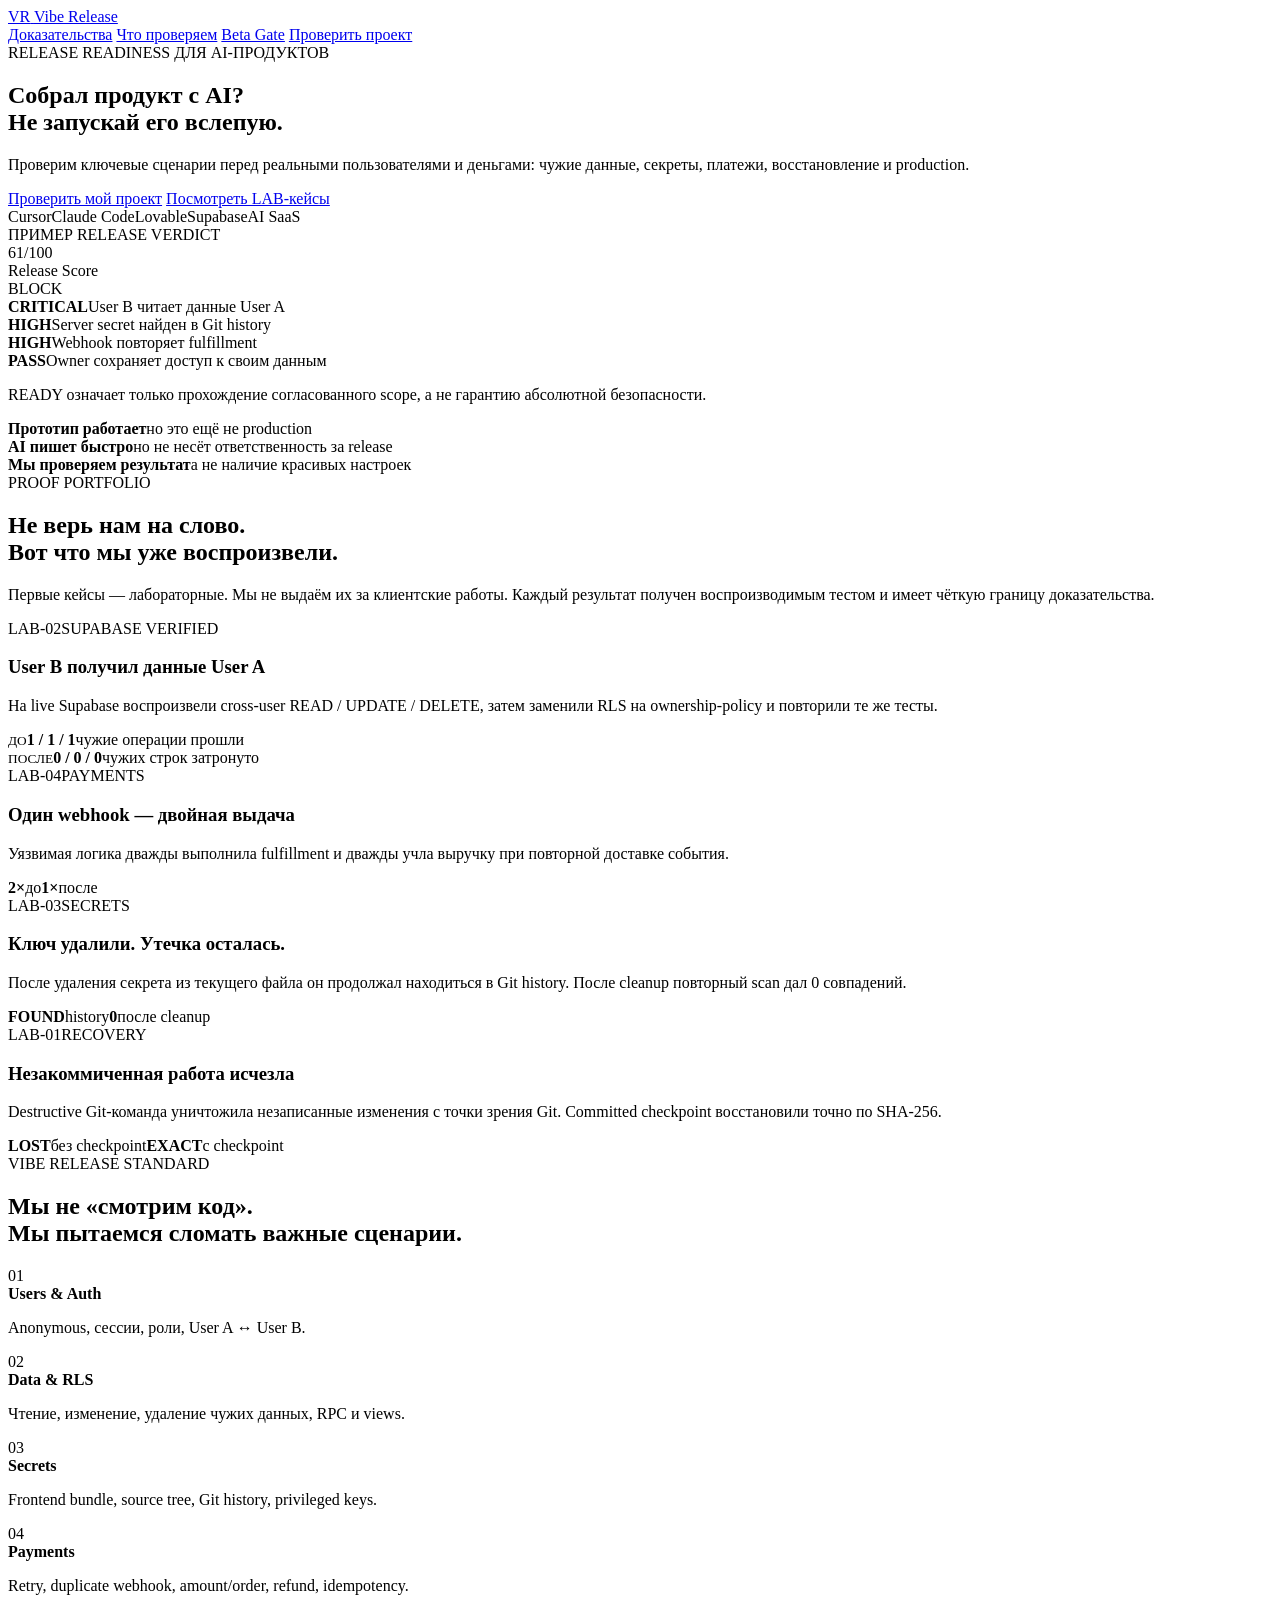
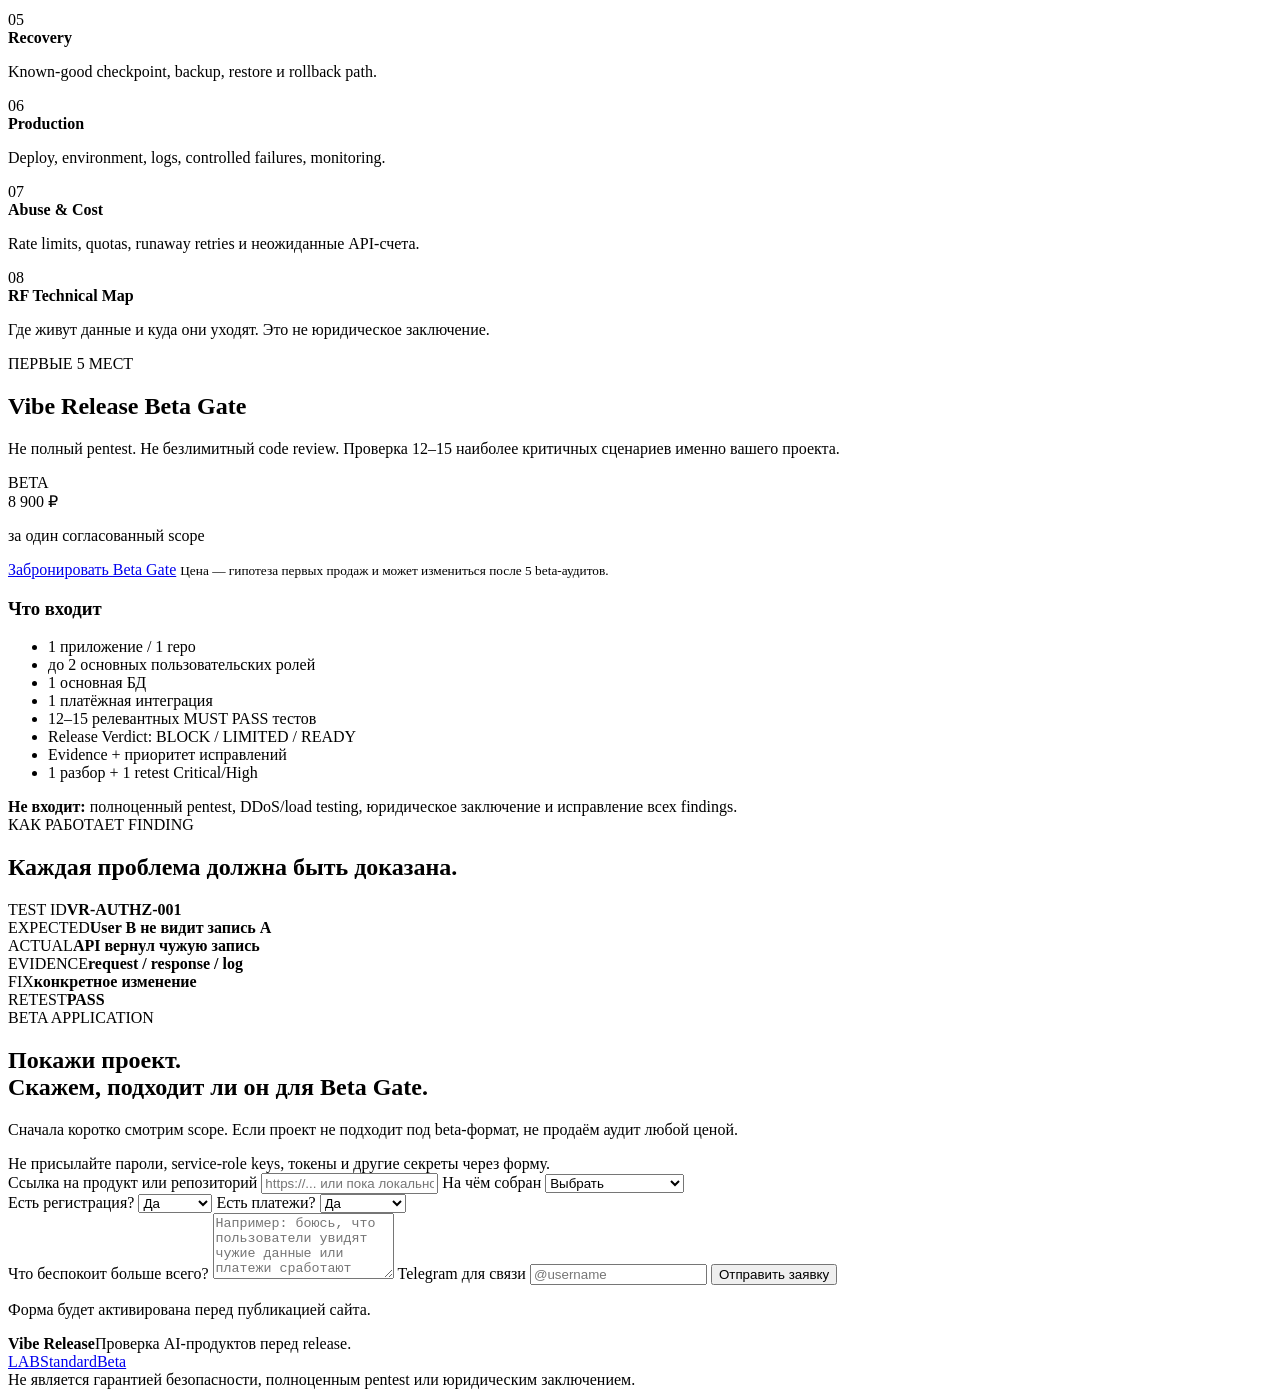
==== index.html @ 4fe71b57 "Create Vibe Release MVP landing page" ====
<!doctype html>
<html lang="ru">
<head>
  <meta charset="utf-8">
  <meta name="viewport" content="width=device-width, initial-scale=1">
  <title>Vibe Release — проверка AI-продукта перед запуском</title>
  <meta name="description" content="Проверяем AI-продукты, собранные с Cursor, Claude Code, Lovable и другими инструментами, перед реальными пользователями и деньгами. Данные, секреты, платежи, recovery и production.">
  <meta name="robots" content="index,follow">
  <link rel="canonical" href="https://viberelease.ru/">
  <link rel="stylesheet" href="assets/styles.css">
  <meta property="og:type" content="website">
  <meta property="og:title" content="Vibe Release — проверь AI-продукт перед запуском">
  <meta property="og:description" content="Не верь, что приложение готово, только потому что оно открывается. Проверим критичные сценарии перед пользователями и платежами.">
  <meta property="og:url" content="https://viberelease.ru/">
  <meta name="theme-color" content="#0b1020">
  <script type="application/ld+json">{
    "@context":"https://schema.org",
    "@type":"Service",
    "name":"Vibe Release Beta Gate",
    "description":"Проверка release-readiness AI-продуктов перед реальными пользователями и платежами.",
    "areaServed":"RU",
    "offers":{"@type":"Offer","priceCurrency":"RUB","price":"8900"}
  }</script>
</head>
<body>
  <header class="topbar">
    <a class="brand" href="#top" aria-label="Vibe Release">
      <span class="brand-mark">VR</span>
      <span>Vibe Release</span>
    </a>
    <nav class="nav" aria-label="Главная навигация">
      <a href="#proof">Доказательства</a>
      <a href="#audit">Что проверяем</a>
      <a href="#price">Beta Gate</a>
      <a class="nav-cta" href="#apply">Проверить проект</a>
    </nav>
  </header>

  <main id="top">
    <section class="hero shell">
      <div class="hero-copy">
        <div class="eyebrow">RELEASE READINESS ДЛЯ AI-ПРОДУКТОВ</div>
        <h1>Собрал продукт с AI?<br><span>Не запускай его вслепую.</span></h1>
        <p class="lead">Проверим ключевые сценарии перед реальными пользователями и деньгами: чужие данные, секреты, платежи, восстановление и production.</p>
        <div class="hero-actions">
          <a class="button primary" href="#apply">Проверить мой проект</a>
          <a class="button ghost" href="#proof">Посмотреть LAB-кейсы</a>
        </div>
        <div class="trustline">
          <span>Cursor</span><span>Claude Code</span><span>Lovable</span><span>Supabase</span><span>AI SaaS</span>
        </div>
      </div>

      <div class="verdict-card" aria-label="Пример Release Verdict">
        <div class="card-kicker">ПРИМЕР RELEASE VERDICT</div>
        <div class="score-row">
          <div>
            <div class="score">61<span>/100</span></div>
            <div class="muted">Release Score</div>
          </div>
          <div class="gate block">BLOCK</div>
        </div>
        <div class="finding critical"><b>CRITICAL</b><span>User B читает данные User A</span></div>
        <div class="finding high"><b>HIGH</b><span>Server secret найден в Git history</span></div>
        <div class="finding high"><b>HIGH</b><span>Webhook повторяет fulfillment</span></div>
        <div class="finding pass"><b>PASS</b><span>Owner сохраняет доступ к своим данным</span></div>
        <p class="tiny">READY означает только прохождение согласованного scope, а не гарантию абсолютной безопасности.</p>
      </div>
    </section>

    <section class="problem-band">
      <div class="shell problem-grid">
        <div><strong>Прототип работает</strong><span>но это ещё не production</span></div>
        <div><strong>AI пишет быстро</strong><span>но не несёт ответственность за release</span></div>
        <div><strong>Мы проверяем результат</strong><span>а не наличие красивых настроек</span></div>
      </div>
    </section>

    <section id="proof" class="section shell">
      <div class="section-head">
        <div class="eyebrow">PROOF PORTFOLIO</div>
        <h2>Не верь нам на слово.<br>Вот что мы уже воспроизвели.</h2>
        <p>Первые кейсы — лабораторные. Мы не выдаём их за клиентские работы. Каждый результат получен воспроизводимым тестом и имеет чёткую границу доказательства.</p>
      </div>

      <div class="lab-grid">
        <article class="lab-card featured">
          <div class="lab-top"><span>LAB-02</span><span class="verified">SUPABASE VERIFIED</span></div>
          <h3>User B получил данные User A</h3>
          <p>На live Supabase воспроизвели cross-user READ / UPDATE / DELETE, затем заменили RLS на ownership-policy и повторили те же тесты.</p>
          <div class="before-after">
            <div><small>ДО</small><b class="bad">1 / 1 / 1</b><span>чужие операции прошли</span></div>
            <div><small>ПОСЛЕ</small><b class="good">0 / 0 / 0</b><span>чужих строк затронуто</span></div>
          </div>
        </article>

        <article class="lab-card">
          <div class="lab-top"><span>LAB-04</span><span>PAYMENTS</span></div>
          <h3>Один webhook — двойная выдача</h3>
          <p>Уязвимая логика дважды выполнила fulfillment и дважды учла выручку при повторной доставке события.</p>
          <div class="metric"><b class="bad">2×</b><span>до</span><b class="good">1×</b><span>после</span></div>
        </article>

        <article class="lab-card">
          <div class="lab-top"><span>LAB-03</span><span>SECRETS</span></div>
          <h3>Ключ удалили. Утечка осталась.</h3>
          <p>После удаления секрета из текущего файла он продолжал находиться в Git history. После cleanup повторный scan дал 0 совпадений.</p>
          <div class="metric"><b class="bad">FOUND</b><span>history</span><b class="good">0</b><span>после cleanup</span></div>
        </article>

        <article class="lab-card">
          <div class="lab-top"><span>LAB-01</span><span>RECOVERY</span></div>
          <h3>Незакоммиченная работа исчезла</h3>
          <p>Destructive Git-команда уничтожила незаписанные изменения с точки зрения Git. Committed checkpoint восстановили точно по SHA-256.</p>
          <div class="metric"><b class="bad">LOST</b><span>без checkpoint</span><b class="good">EXACT</b><span>с checkpoint</span></div>
        </article>
      </div>
    </section>

    <section id="audit" class="section dark-section">
      <div class="shell">
        <div class="section-head narrow">
          <div class="eyebrow">VIBE RELEASE STANDARD</div>
          <h2>Мы не «смотрим код».<br>Мы пытаемся сломать важные сценарии.</h2>
        </div>
        <div class="check-grid">
          <div class="check"><span>01</span><div><b>Users & Auth</b><p>Anonymous, сессии, роли, User A ↔ User B.</p></div></div>
          <div class="check"><span>02</span><div><b>Data & RLS</b><p>Чтение, изменение, удаление чужих данных, RPC и views.</p></div></div>
          <div class="check"><span>03</span><div><b>Secrets</b><p>Frontend bundle, source tree, Git history, privileged keys.</p></div></div>
          <div class="check"><span>04</span><div><b>Payments</b><p>Retry, duplicate webhook, amount/order, refund, idempotency.</p></div></div>
          <div class="check"><span>05</span><div><b>Recovery</b><p>Known-good checkpoint, backup, restore и rollback path.</p></div></div>
          <div class="check"><span>06</span><div><b>Production</b><p>Deploy, environment, logs, controlled failures, monitoring.</p></div></div>
          <div class="check"><span>07</span><div><b>Abuse & Cost</b><p>Rate limits, quotas, runaway retries и неожиданные API-счета.</p></div></div>
          <div class="check"><span>08</span><div><b>RF Technical Map</b><p>Где живут данные и куда они уходят. Это не юридическое заключение.</p></div></div>
        </div>
      </div>
    </section>

    <section id="price" class="section shell pricing-section">
      <div class="section-head narrow">
        <div class="eyebrow">ПЕРВЫЕ 5 МЕСТ</div>
        <h2>Vibe Release Beta Gate</h2>
        <p>Не полный pentest. Не безлимитный code review. Проверка 12–15 наиболее критичных сценариев именно вашего проекта.</p>
      </div>

      <div class="pricing-card">
        <div class="price-side">
          <div class="beta-chip">BETA</div>
          <div class="price">8 900 <span>₽</span></div>
          <p>за один согласованный scope</p>
          <a class="button primary wide" href="#apply">Забронировать Beta Gate</a>
          <small>Цена — гипотеза первых продаж и может измениться после 5 beta-аудитов.</small>
        </div>
        <div class="scope-side">
          <h3>Что входит</h3>
          <ul>
            <li>1 приложение / 1 repo</li>
            <li>до 2 основных пользовательских ролей</li>
            <li>1 основная БД</li>
            <li>1 платёжная интеграция</li>
            <li>12–15 релевантных MUST PASS тестов</li>
            <li>Release Verdict: BLOCK / LIMITED / READY</li>
            <li>Evidence + приоритет исправлений</li>
            <li>1 разбор + 1 retest Critical/High</li>
          </ul>
          <div class="not-included"><b>Не входит:</b> полноценный pentest, DDoS/load testing, юридическое заключение и исправление всех findings.</div>
        </div>
      </div>
    </section>

    <section class="section methodology">
      <div class="shell methodology-grid">
        <div>
          <div class="eyebrow">КАК РАБОТАЕТ FINDING</div>
          <h2>Каждая проблема должна быть доказана.</h2>
        </div>
        <div class="finding-template">
          <div><span>TEST ID</span><b>VR-AUTHZ-001</b></div>
          <div><span>EXPECTED</span><b>User B не видит запись A</b></div>
          <div><span>ACTUAL</span><b class="bad-text">API вернул чужую запись</b></div>
          <div><span>EVIDENCE</span><b>request / response / log</b></div>
          <div><span>FIX</span><b>конкретное изменение</b></div>
          <div><span>RETEST</span><b class="good-text">PASS</b></div>
        </div>
      </div>
    </section>

    <section id="apply" class="section apply-section">
      <div class="shell apply-grid">
        <div>
          <div class="eyebrow">BETA APPLICATION</div>
          <h2>Покажи проект.<br>Скажем, подходит ли он для Beta Gate.</h2>
          <p>Сначала коротко смотрим scope. Если проект не подходит под beta-формат, не продаём аудит любой ценой.</p>
          <div class="privacy-note">Не присылайте пароли, service-role keys, токены и другие секреты через форму.</div>
        </div>

        <form id="lead-form" class="lead-form" novalidate>
          <label>Ссылка на продукт или репозиторий
            <input name="project" type="text" placeholder="https://... или пока локально" required>
          </label>
          <label>На чём собран
            <select name="stack" required>
              <option value="">Выбрать</option>
              <option>Cursor</option>
              <option>Claude Code</option>
              <option>Lovable</option>
              <option>Replit</option>
              <option>Другое / несколько</option>
            </select>
          </label>
          <div class="two-cols">
            <label>Есть регистрация?
              <select name="auth"><option>Да</option><option>Нет</option><option>Не знаю</option></select>
            </label>
            <label>Есть платежи?
              <select name="payments"><option>Да</option><option>Нет</option><option>Планирую</option></select>
            </label>
          </div>
          <label>Что беспокоит больше всего?
            <textarea name="pain" rows="4" placeholder="Например: боюсь, что пользователи увидят чужие данные или платежи сработают дважды" required></textarea>
          </label>
          <label>Telegram для связи
            <input name="contact" type="text" placeholder="@username" required>
          </label>
          <button class="button primary wide" type="submit">Отправить заявку</button>
          <p id="form-status" class="form-status" role="status" aria-live="polite">Форма будет активирована перед публикацией сайта.</p>
        </form>
      </div>
    </section>
  </main>

  <footer class="footer">
    <div class="shell footer-inner">
      <div><b>Vibe Release</b><span>Проверка AI-продуктов перед release.</span></div>
      <div class="footer-links"><a href="#proof">LAB</a><a href="#audit">Standard</a><a href="#apply">Beta</a></div>
      <div class="tiny">Не является гарантией безопасности, полноценным pentest или юридическим заключением.</div>
    </div>
  </footer>

  <script src="assets/app.js" defer></script>
</body>
</html>
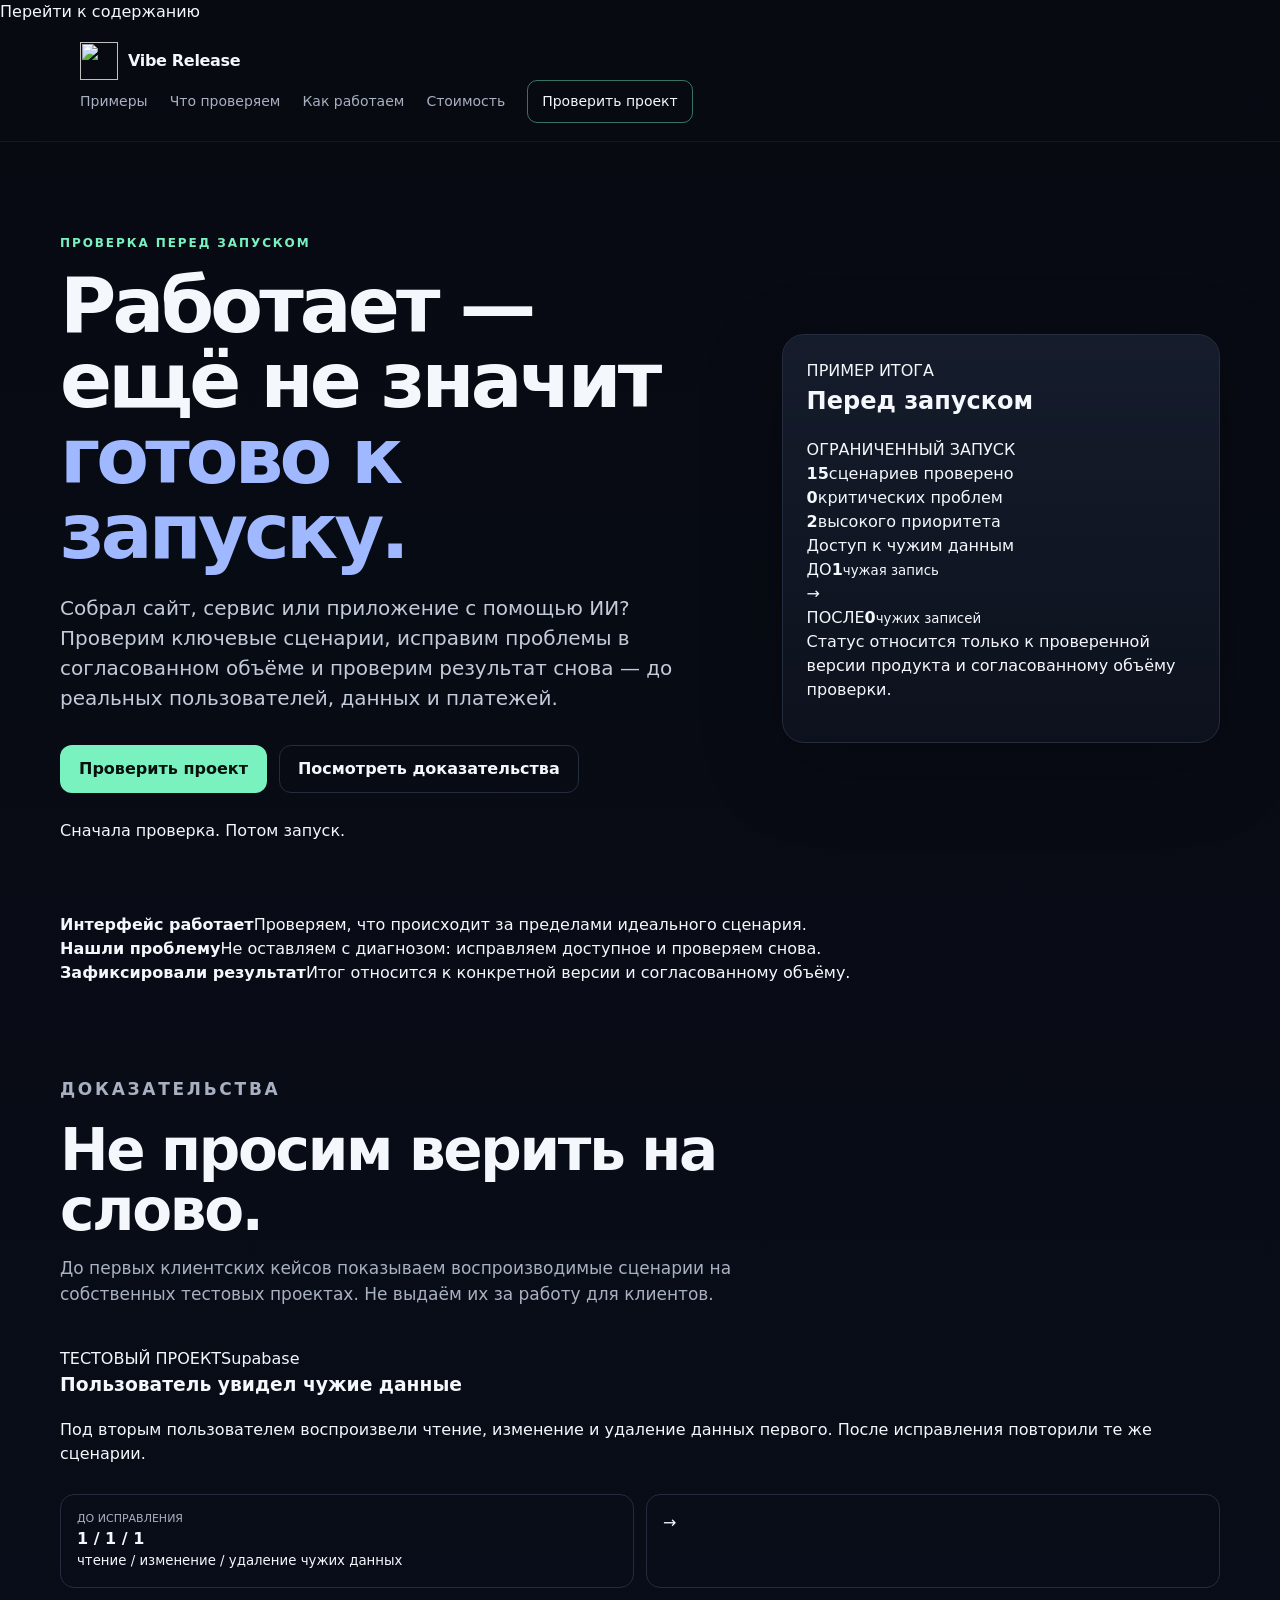
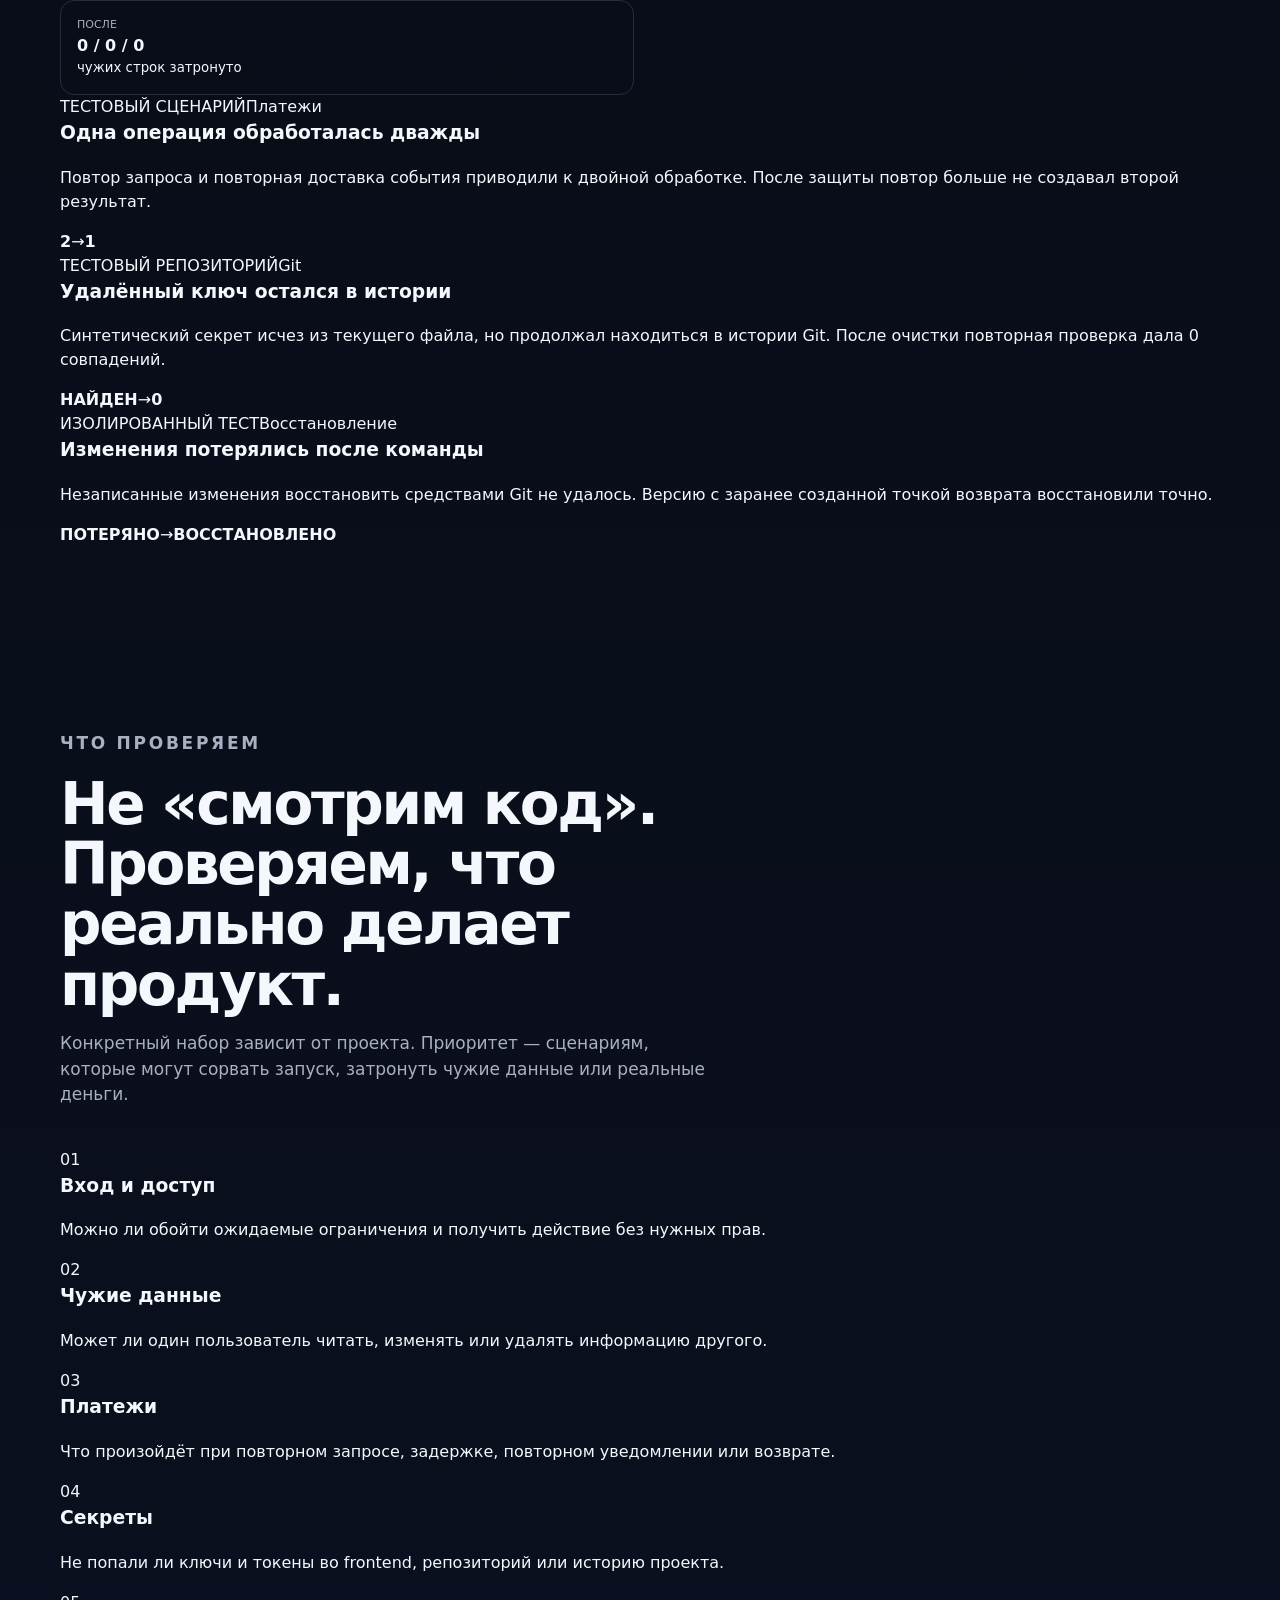
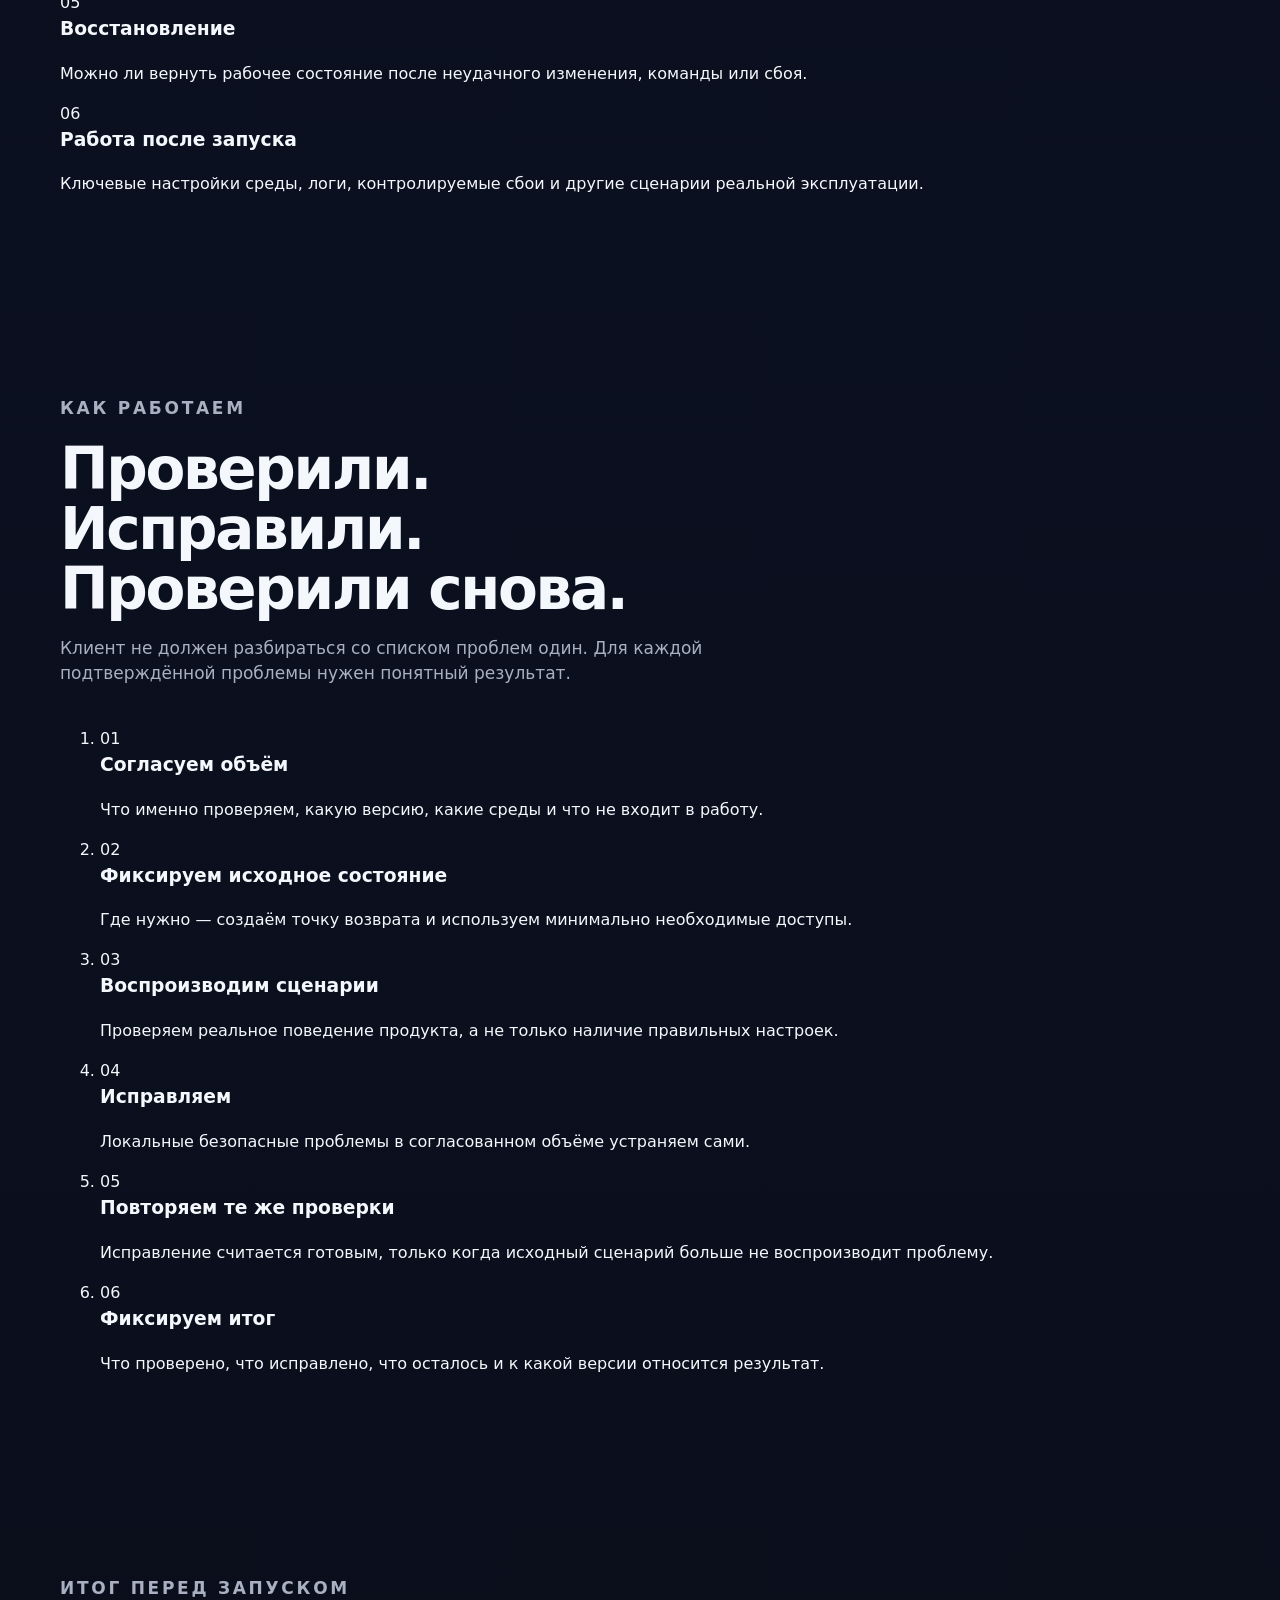
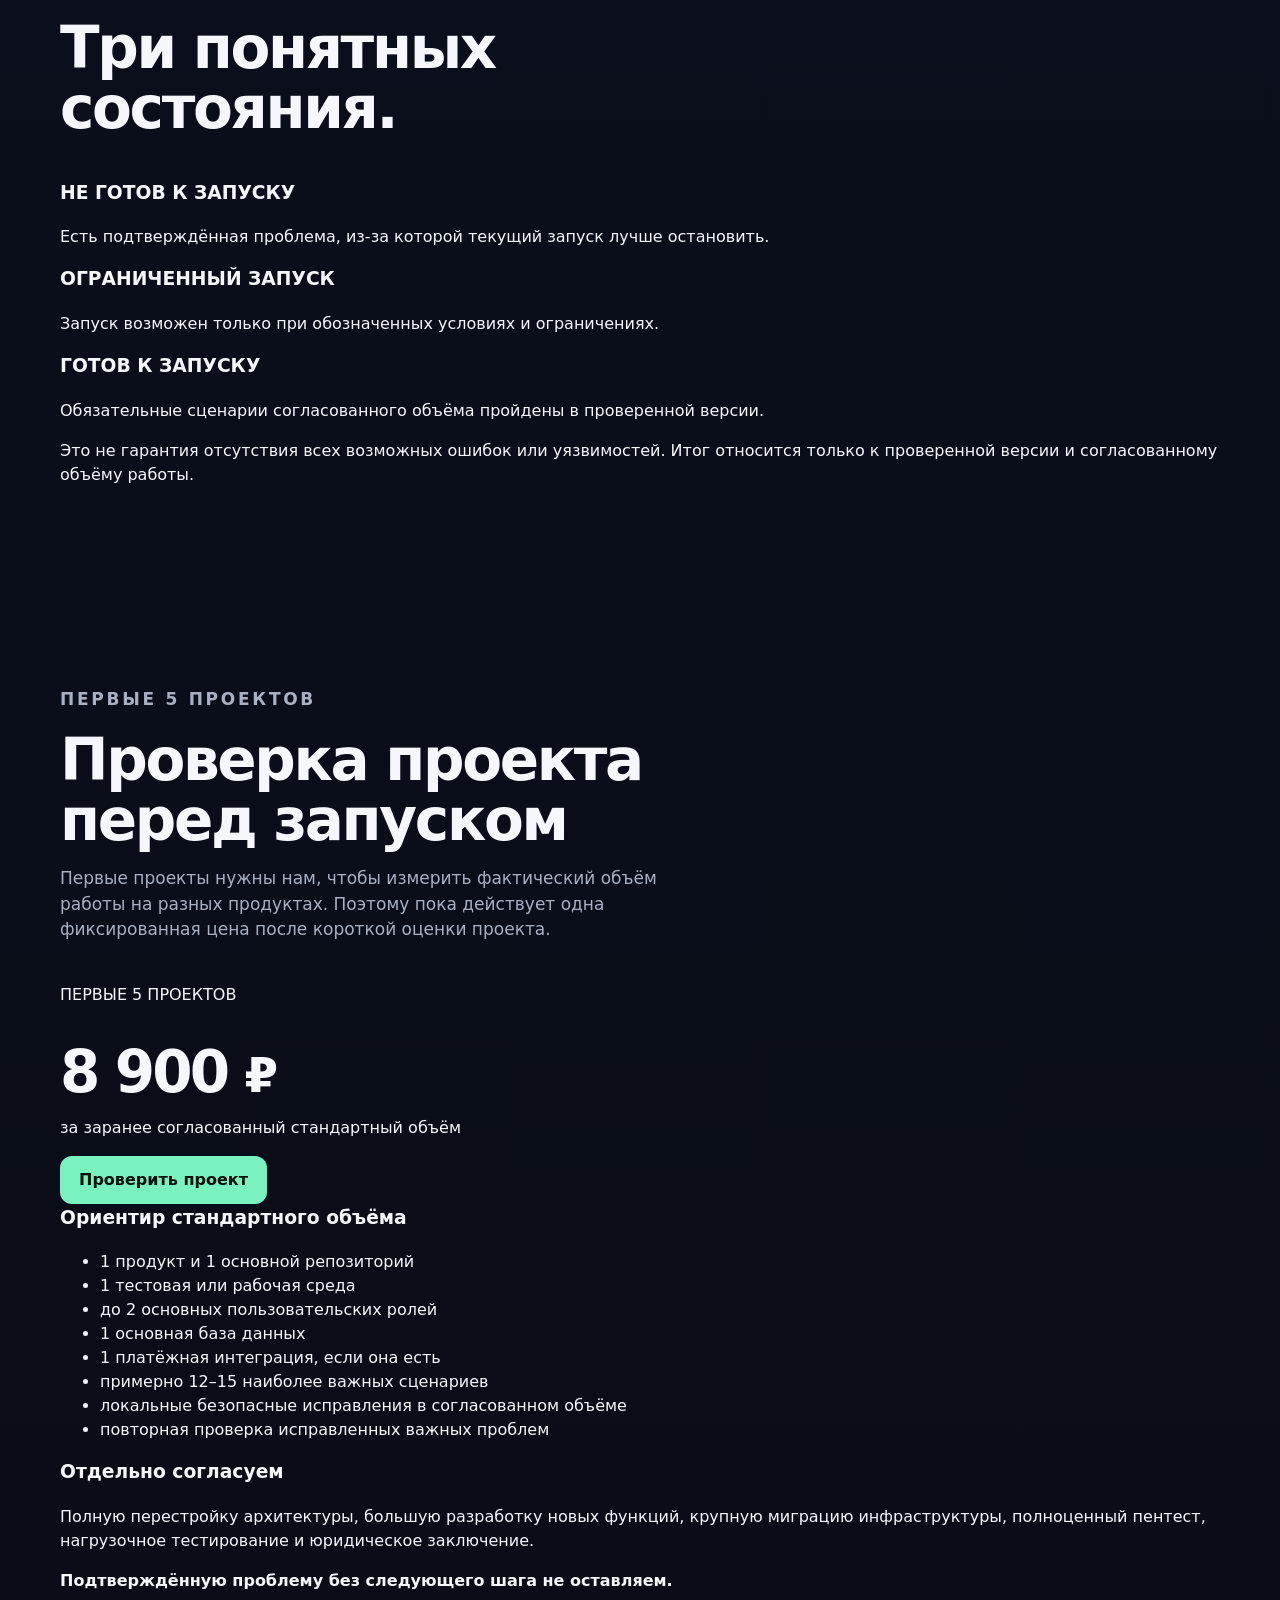
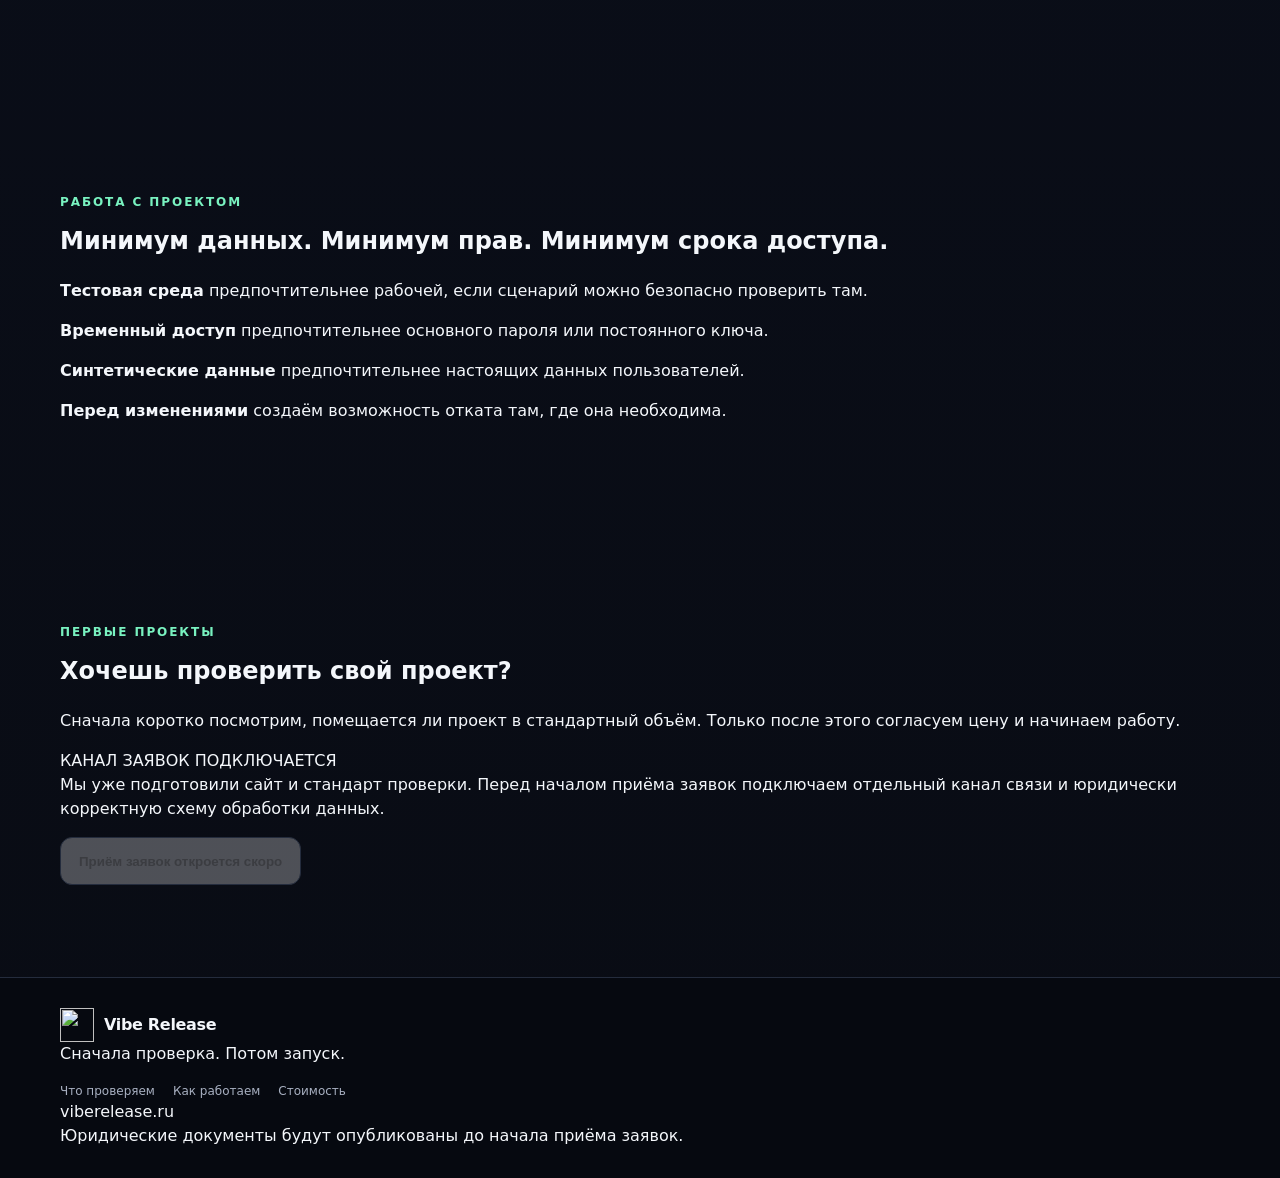
==== commit d6eb70b9: "site: apply Vibe Release brandbook v1 to landing page" ====
--- a/index.html
+++ b/index.html
@@ -3,240 +3,282 @@
 <head>
   <meta charset="utf-8">
   <meta name="viewport" content="width=device-width, initial-scale=1">
-  <title>Vibe Release — проверка AI-продукта перед запуском</title>
-  <meta name="description" content="Проверяем AI-продукты, собранные с Cursor, Claude Code, Lovable и другими инструментами, перед реальными пользователями и деньгами. Данные, секреты, платежи, recovery и production.">
+  <title>Vibe Release — проверка продукта перед запуском</title>
+  <meta name="description" content="Проверяем ключевые сценарии цифрового продукта перед реальными пользователями, данными и платежами. Находим, исправляем и проверяем снова.">
   <meta name="robots" content="index,follow">
   <link rel="canonical" href="https://viberelease.ru/">
-  <link rel="stylesheet" href="assets/styles.css">
+  <link rel="icon" href="/assets/favicon.svg" type="image/svg+xml">
+  <link rel="stylesheet" href="/assets/styles.css">
+  <meta name="theme-color" content="#08111F">
   <meta property="og:type" content="website">
-  <meta property="og:title" content="Vibe Release — проверь AI-продукт перед запуском">
-  <meta property="og:description" content="Не верь, что приложение готово, только потому что оно открывается. Проверим критичные сценарии перед пользователями и платежами.">
+  <meta property="og:locale" content="ru_RU">
+  <meta property="og:title" content="Vibe Release — сначала проверка, потом запуск">
+  <meta property="og:description" content="Работает — ещё не значит готово к запуску. Проверим ключевые сценарии, исправим проблемы в согласованном объёме и проверим результат снова.">
   <meta property="og:url" content="https://viberelease.ru/">
-  <meta name="theme-color" content="#0b1020">
-  <script type="application/ld+json">{
-    "@context":"https://schema.org",
-    "@type":"Service",
-    "name":"Vibe Release Beta Gate",
-    "description":"Проверка release-readiness AI-продуктов перед реальными пользователями и платежами.",
-    "areaServed":"RU",
-    "offers":{"@type":"Offer","priceCurrency":"RUB","price":"8900"}
-  }</script>
+  <script type="application/ld+json">
+  {
+    "@context": "https://schema.org",
+    "@type": "Service",
+    "name": "Проверка проекта перед запуском",
+    "provider": {"@type": "Organization", "name": "Vibe Release", "url": "https://viberelease.ru/"},
+    "description": "Проверка ключевых сценариев цифрового продукта перед реальными пользователями, данными и платежами с исправлением локальных проблем в согласованном объёме и повторной проверкой.",
+    "areaServed": "RU",
+    "offers": {"@type": "Offer", "priceCurrency": "RUB", "price": "8900", "description": "Цена первых пяти проектов после согласования объёма."}
+  }
+  </script>
 </head>
 <body>
+  <a class="skip-link" href="#main">Перейти к содержанию</a>
+
   <header class="topbar">
-    <a class="brand" href="#top" aria-label="Vibe Release">
-      <span class="brand-mark">VR</span>
-      <span>Vibe Release</span>
-    </a>
-    <nav class="nav" aria-label="Главная навигация">
-      <a href="#proof">Доказательства</a>
-      <a href="#audit">Что проверяем</a>
-      <a href="#price">Beta Gate</a>
-      <a class="nav-cta" href="#apply">Проверить проект</a>
-    </nav>
+    <div class="shell topbar-inner">
+      <a class="brand" href="#top" aria-label="Vibe Release — на главную">
+        <img src="/assets/logo.svg" width="38" height="38" alt="" aria-hidden="true">
+        <span>Vibe Release</span>
+      </a>
+      <nav class="nav" aria-label="Главная навигация">
+        <a href="#proof">Примеры</a>
+        <a href="#checks">Что проверяем</a>
+        <a href="#process">Как работаем</a>
+        <a href="#price">Стоимость</a>
+        <a class="nav-cta" href="#start">Проверить проект</a>
+      </nav>
+    </div>
   </header>
 
-  <main id="top">
-    <section class="hero shell">
+  <main id="main">
+    <section class="hero shell" id="top">
       <div class="hero-copy">
-        <div class="eyebrow">RELEASE READINESS ДЛЯ AI-ПРОДУКТОВ</div>
-        <h1>Собрал продукт с AI?<br><span>Не запускай его вслепую.</span></h1>
-        <p class="lead">Проверим ключевые сценарии перед реальными пользователями и деньгами: чужие данные, секреты, платежи, восстановление и production.</p>
+        <p class="eyebrow">ПРОВЕРКА ПЕРЕД ЗАПУСКОМ</p>
+        <h1>Работает — ещё не значит <span>готово к запуску.</span></h1>
+        <p class="lead">Собрал сайт, сервис или приложение с помощью ИИ? Проверим ключевые сценарии, исправим проблемы в согласованном объёме и проверим результат снова — до реальных пользователей, данных и платежей.</p>
         <div class="hero-actions">
-          <a class="button primary" href="#apply">Проверить мой проект</a>
-          <a class="button ghost" href="#proof">Посмотреть LAB-кейсы</a>
-        </div>
-        <div class="trustline">
-          <span>Cursor</span><span>Claude Code</span><span>Lovable</span><span>Supabase</span><span>AI SaaS</span>
-        </div>
-      </div>
-
-      <div class="verdict-card" aria-label="Пример Release Verdict">
-        <div class="card-kicker">ПРИМЕР RELEASE VERDICT</div>
-        <div class="score-row">
+          <a class="button primary" href="#start">Проверить проект</a>
+          <a class="button secondary" href="#proof">Посмотреть доказательства</a>
+        </div>
+        <div class="hero-note">
+          <span class="dot dot-blue"></span>
+          <span>Сначала проверка. Потом запуск.</span>
+        </div>
+      </div>
+
+      <aside class="verdict-card" aria-label="Пример итога проверки">
+        <div class="card-head">
           <div>
-            <div class="score">61<span>/100</span></div>
-            <div class="muted">Release Score</div>
-          </div>
-          <div class="gate block">BLOCK</div>
-        </div>
-        <div class="finding critical"><b>CRITICAL</b><span>User B читает данные User A</span></div>
-        <div class="finding high"><b>HIGH</b><span>Server secret найден в Git history</span></div>
-        <div class="finding high"><b>HIGH</b><span>Webhook повторяет fulfillment</span></div>
-        <div class="finding pass"><b>PASS</b><span>Owner сохраняет доступ к своим данным</span></div>
-        <p class="tiny">READY означает только прохождение согласованного scope, а не гарантию абсолютной безопасности.</p>
-      </div>
-    </section>
-
-    <section class="problem-band">
-      <div class="shell problem-grid">
-        <div><strong>Прототип работает</strong><span>но это ещё не production</span></div>
-        <div><strong>AI пишет быстро</strong><span>но не несёт ответственность за release</span></div>
-        <div><strong>Мы проверяем результат</strong><span>а не наличие красивых настроек</span></div>
-      </div>
-    </section>
-
-    <section id="proof" class="section shell">
-      <div class="section-head">
-        <div class="eyebrow">PROOF PORTFOLIO</div>
-        <h2>Не верь нам на слово.<br>Вот что мы уже воспроизвели.</h2>
-        <p>Первые кейсы — лабораторные. Мы не выдаём их за клиентские работы. Каждый результат получен воспроизводимым тестом и имеет чёткую границу доказательства.</p>
-      </div>
-
-      <div class="lab-grid">
-        <article class="lab-card featured">
-          <div class="lab-top"><span>LAB-02</span><span class="verified">SUPABASE VERIFIED</span></div>
-          <h3>User B получил данные User A</h3>
-          <p>На live Supabase воспроизвели cross-user READ / UPDATE / DELETE, затем заменили RLS на ownership-policy и повторили те же тесты.</p>
+            <span class="card-label">ПРИМЕР ИТОГА</span>
+            <h2>Перед запуском</h2>
+          </div>
+          <span class="status status-limited">ОГРАНИЧЕННЫЙ ЗАПУСК</span>
+        </div>
+        <div class="summary-grid">
+          <div><strong>15</strong><span>сценариев проверено</span></div>
+          <div><strong>0</strong><span>критических проблем</span></div>
+          <div><strong>2</strong><span>высокого приоритета</span></div>
+        </div>
+        <div class="proof-mini">
+          <div class="proof-mini-title">Доступ к чужим данным</div>
+          <div class="proof-mini-grid">
+            <div><span>ДО</span><strong class="danger">1</strong><small>чужая запись</small></div>
+            <div class="arrow" aria-hidden="true">→</div>
+            <div><span>ПОСЛЕ</span><strong class="success">0</strong><small>чужих записей</small></div>
+          </div>
+        </div>
+        <p class="fineprint">Статус относится только к проверенной версии продукта и согласованному объёму проверки.</p>
+      </aside>
+    </section>
+
+    <section class="signal-band" aria-label="Принципы Vibe Release">
+      <div class="shell signal-grid">
+        <div><b>Интерфейс работает</b><span>Проверяем, что происходит за пределами идеального сценария.</span></div>
+        <div><b>Нашли проблему</b><span>Не оставляем с диагнозом: исправляем доступное и проверяем снова.</span></div>
+        <div><b>Зафиксировали результат</b><span>Итог относится к конкретной версии и согласованному объёму.</span></div>
+      </div>
+    </section>
+
+    <section class="section shell" id="proof">
+      <header class="section-head">
+        <p class="eyebrow">ДОКАЗАТЕЛЬСТВА</p>
+        <h2>Не просим верить на слово.</h2>
+        <p>До первых клиентских кейсов показываем воспроизводимые сценарии на собственных тестовых проектах. Не выдаём их за работу для клиентов.</p>
+      </header>
+
+      <div class="proof-grid">
+        <article class="proof-card proof-card-wide">
+          <div class="proof-meta"><span>ТЕСТОВЫЙ ПРОЕКТ</span><span>Supabase</span></div>
+          <h3>Пользователь увидел чужие данные</h3>
+          <p>Под вторым пользователем воспроизвели чтение, изменение и удаление данных первого. После исправления повторили те же сценарии.</p>
           <div class="before-after">
-            <div><small>ДО</small><b class="bad">1 / 1 / 1</b><span>чужие операции прошли</span></div>
-            <div><small>ПОСЛЕ</small><b class="good">0 / 0 / 0</b><span>чужих строк затронуто</span></div>
-          </div>
-        </article>
-
-        <article class="lab-card">
-          <div class="lab-top"><span>LAB-04</span><span>PAYMENTS</span></div>
-          <h3>Один webhook — двойная выдача</h3>
-          <p>Уязвимая логика дважды выполнила fulfillment и дважды учла выручку при повторной доставке события.</p>
-          <div class="metric"><b class="bad">2×</b><span>до</span><b class="good">1×</b><span>после</span></div>
-        </article>
-
-        <article class="lab-card">
-          <div class="lab-top"><span>LAB-03</span><span>SECRETS</span></div>
-          <h3>Ключ удалили. Утечка осталась.</h3>
-          <p>После удаления секрета из текущего файла он продолжал находиться в Git history. После cleanup повторный scan дал 0 совпадений.</p>
-          <div class="metric"><b class="bad">FOUND</b><span>history</span><b class="good">0</b><span>после cleanup</span></div>
-        </article>
-
-        <article class="lab-card">
-          <div class="lab-top"><span>LAB-01</span><span>RECOVERY</span></div>
-          <h3>Незакоммиченная работа исчезла</h3>
-          <p>Destructive Git-команда уничтожила незаписанные изменения с точки зрения Git. Committed checkpoint восстановили точно по SHA-256.</p>
-          <div class="metric"><b class="bad">LOST</b><span>без checkpoint</span><b class="good">EXACT</b><span>с checkpoint</span></div>
-        </article>
-      </div>
-    </section>
-
-    <section id="audit" class="section dark-section">
+            <div class="result-box result-before">
+              <span>ДО ИСПРАВЛЕНИЯ</span>
+              <strong>1 / 1 / 1</strong>
+              <small>чтение / изменение / удаление чужих данных</small>
+            </div>
+            <div class="result-arrow" aria-hidden="true">→</div>
+            <div class="result-box result-after">
+              <span>ПОСЛЕ</span>
+              <strong>0 / 0 / 0</strong>
+              <small>чужих строк затронуто</small>
+            </div>
+          </div>
+        </article>
+
+        <article class="proof-card">
+          <div class="proof-meta"><span>ТЕСТОВЫЙ СЦЕНАРИЙ</span><span>Платежи</span></div>
+          <h3>Одна операция обработалась дважды</h3>
+          <p>Повтор запроса и повторная доставка события приводили к двойной обработке. После защиты повтор больше не создавал второй результат.</p>
+          <div class="compact-result"><b class="danger">2</b><span>→</span><b class="success">1</b></div>
+        </article>
+
+        <article class="proof-card">
+          <div class="proof-meta"><span>ТЕСТОВЫЙ РЕПОЗИТОРИЙ</span><span>Git</span></div>
+          <h3>Удалённый ключ остался в истории</h3>
+          <p>Синтетический секрет исчез из текущего файла, но продолжал находиться в истории Git. После очистки повторная проверка дала 0 совпадений.</p>
+          <div class="compact-result text-result"><b class="danger">НАЙДЕН</b><span>→</span><b class="success">0</b></div>
+        </article>
+
+        <article class="proof-card">
+          <div class="proof-meta"><span>ИЗОЛИРОВАННЫЙ ТЕСТ</span><span>Восстановление</span></div>
+          <h3>Изменения потерялись после команды</h3>
+          <p>Незаписанные изменения восстановить средствами Git не удалось. Версию с заранее созданной точкой возврата восстановили точно.</p>
+          <div class="compact-result text-result"><b class="danger">ПОТЕРЯНО</b><span>→</span><b class="success">ВОССТАНОВЛЕНО</b></div>
+        </article>
+      </div>
+    </section>
+
+    <section class="section section-dark" id="checks">
       <div class="shell">
-        <div class="section-head narrow">
-          <div class="eyebrow">VIBE RELEASE STANDARD</div>
-          <h2>Мы не «смотрим код».<br>Мы пытаемся сломать важные сценарии.</h2>
-        </div>
-        <div class="check-grid">
-          <div class="check"><span>01</span><div><b>Users & Auth</b><p>Anonymous, сессии, роли, User A ↔ User B.</p></div></div>
-          <div class="check"><span>02</span><div><b>Data & RLS</b><p>Чтение, изменение, удаление чужих данных, RPC и views.</p></div></div>
-          <div class="check"><span>03</span><div><b>Secrets</b><p>Frontend bundle, source tree, Git history, privileged keys.</p></div></div>
-          <div class="check"><span>04</span><div><b>Payments</b><p>Retry, duplicate webhook, amount/order, refund, idempotency.</p></div></div>
-          <div class="check"><span>05</span><div><b>Recovery</b><p>Known-good checkpoint, backup, restore и rollback path.</p></div></div>
-          <div class="check"><span>06</span><div><b>Production</b><p>Deploy, environment, logs, controlled failures, monitoring.</p></div></div>
-          <div class="check"><span>07</span><div><b>Abuse & Cost</b><p>Rate limits, quotas, runaway retries и неожиданные API-счета.</p></div></div>
-          <div class="check"><span>08</span><div><b>RF Technical Map</b><p>Где живут данные и куда они уходят. Это не юридическое заключение.</p></div></div>
-        </div>
-      </div>
-    </section>
-
-    <section id="price" class="section shell pricing-section">
-      <div class="section-head narrow">
-        <div class="eyebrow">ПЕРВЫЕ 5 МЕСТ</div>
-        <h2>Vibe Release Beta Gate</h2>
-        <p>Не полный pentest. Не безлимитный code review. Проверка 12–15 наиболее критичных сценариев именно вашего проекта.</p>
-      </div>
-
-      <div class="pricing-card">
-        <div class="price-side">
-          <div class="beta-chip">BETA</div>
-          <div class="price">8 900 <span>₽</span></div>
-          <p>за один согласованный scope</p>
-          <a class="button primary wide" href="#apply">Забронировать Beta Gate</a>
-          <small>Цена — гипотеза первых продаж и может измениться после 5 beta-аудитов.</small>
-        </div>
-        <div class="scope-side">
-          <h3>Что входит</h3>
-          <ul>
-            <li>1 приложение / 1 repo</li>
-            <li>до 2 основных пользовательских ролей</li>
-            <li>1 основная БД</li>
-            <li>1 платёжная интеграция</li>
-            <li>12–15 релевантных MUST PASS тестов</li>
-            <li>Release Verdict: BLOCK / LIMITED / READY</li>
-            <li>Evidence + приоритет исправлений</li>
-            <li>1 разбор + 1 retest Critical/High</li>
-          </ul>
-          <div class="not-included"><b>Не входит:</b> полноценный pentest, DDoS/load testing, юридическое заключение и исправление всех findings.</div>
-        </div>
-      </div>
-    </section>
-
-    <section class="section methodology">
-      <div class="shell methodology-grid">
+        <header class="section-head narrow">
+          <p class="eyebrow">ЧТО ПРОВЕРЯЕМ</p>
+          <h2>Не «смотрим код». Проверяем, что реально делает продукт.</h2>
+          <p>Конкретный набор зависит от проекта. Приоритет — сценариям, которые могут сорвать запуск, затронуть чужие данные или реальные деньги.</p>
+        </header>
+
+        <div class="checks-grid">
+          <article class="check-card"><span>01</span><h3>Вход и доступ</h3><p>Можно ли обойти ожидаемые ограничения и получить действие без нужных прав.</p></article>
+          <article class="check-card"><span>02</span><h3>Чужие данные</h3><p>Может ли один пользователь читать, изменять или удалять информацию другого.</p></article>
+          <article class="check-card"><span>03</span><h3>Платежи</h3><p>Что произойдёт при повторном запросе, задержке, повторном уведомлении или возврате.</p></article>
+          <article class="check-card"><span>04</span><h3>Секреты</h3><p>Не попали ли ключи и токены во frontend, репозиторий или историю проекта.</p></article>
+          <article class="check-card"><span>05</span><h3>Восстановление</h3><p>Можно ли вернуть рабочее состояние после неудачного изменения, команды или сбоя.</p></article>
+          <article class="check-card"><span>06</span><h3>Работа после запуска</h3><p>Ключевые настройки среды, логи, контролируемые сбои и другие сценарии реальной эксплуатации.</p></article>
+        </div>
+      </div>
+    </section>
+
+    <section class="section shell" id="process">
+      <header class="section-head narrow">
+        <p class="eyebrow">КАК РАБОТАЕМ</p>
+        <h2>Проверили. Исправили. Проверили снова.</h2>
+        <p>Клиент не должен разбираться со списком проблем один. Для каждой подтверждённой проблемы нужен понятный результат.</p>
+      </header>
+
+      <ol class="process-list">
+        <li><span>01</span><div><h3>Согласуем объём</h3><p>Что именно проверяем, какую версию, какие среды и что не входит в работу.</p></div></li>
+        <li><span>02</span><div><h3>Фиксируем исходное состояние</h3><p>Где нужно — создаём точку возврата и используем минимально необходимые доступы.</p></div></li>
+        <li><span>03</span><div><h3>Воспроизводим сценарии</h3><p>Проверяем реальное поведение продукта, а не только наличие правильных настроек.</p></div></li>
+        <li><span>04</span><div><h3>Исправляем</h3><p>Локальные безопасные проблемы в согласованном объёме устраняем сами.</p></div></li>
+        <li><span>05</span><div><h3>Повторяем те же проверки</h3><p>Исправление считается готовым, только когда исходный сценарий больше не воспроизводит проблему.</p></div></li>
+        <li><span>06</span><div><h3>Фиксируем итог</h3><p>Что проверено, что исправлено, что осталось и к какой версии относится результат.</p></div></li>
+      </ol>
+    </section>
+
+    <section class="section status-section">
+      <div class="shell">
+        <header class="section-head narrow">
+          <p class="eyebrow">ИТОГ ПЕРЕД ЗАПУСКОМ</p>
+          <h2>Три понятных состояния.</h2>
+        </header>
+        <div class="status-grid">
+          <article class="status-card status-card-red"><span class="status-dot"></span><h3>НЕ ГОТОВ К ЗАПУСКУ</h3><p>Есть подтверждённая проблема, из-за которой текущий запуск лучше остановить.</p></article>
+          <article class="status-card status-card-yellow"><span class="status-dot"></span><h3>ОГРАНИЧЕННЫЙ ЗАПУСК</h3><p>Запуск возможен только при обозначенных условиях и ограничениях.</p></article>
+          <article class="status-card status-card-green"><span class="status-dot"></span><h3>ГОТОВ К ЗАПУСКУ</h3><p>Обязательные сценарии согласованного объёма пройдены в проверенной версии.</p></article>
+        </div>
+        <p class="status-note">Это не гарантия отсутствия всех возможных ошибок или уязвимостей. Итог относится только к проверенной версии и согласованному объёму работы.</p>
+      </div>
+    </section>
+
+    <section class="section shell" id="price">
+      <header class="section-head narrow">
+        <p class="eyebrow">ПЕРВЫЕ 5 ПРОЕКТОВ</p>
+        <h2>Проверка проекта перед запуском</h2>
+        <p>Первые проекты нужны нам, чтобы измерить фактический объём работы на разных продуктах. Поэтому пока действует одна фиксированная цена после короткой оценки проекта.</p>
+      </header>
+
+      <div class="price-card">
+        <div class="price-main">
+          <span class="beta-label">ПЕРВЫЕ 5 ПРОЕКТОВ</span>
+          <div class="price">8 900 <small>₽</small></div>
+          <p>за заранее согласованный стандартный объём</p>
+          <a class="button primary button-wide" href="#start">Проверить проект</a>
+        </div>
+        <div class="price-details">
+          <div>
+            <h3>Ориентир стандартного объёма</h3>
+            <ul>
+              <li>1 продукт и 1 основной репозиторий</li>
+              <li>1 тестовая или рабочая среда</li>
+              <li>до 2 основных пользовательских ролей</li>
+              <li>1 основная база данных</li>
+              <li>1 платёжная интеграция, если она есть</li>
+              <li>примерно 12–15 наиболее важных сценариев</li>
+              <li>локальные безопасные исправления в согласованном объёме</li>
+              <li>повторная проверка исправленных важных проблем</li>
+            </ul>
+          </div>
+          <div class="separate-work">
+            <h3>Отдельно согласуем</h3>
+            <p>Полную перестройку архитектуры, большую разработку новых функций, крупную миграцию инфраструктуры, полноценный пентест, нагрузочное тестирование и юридическое заключение.</p>
+            <p><b>Подтверждённую проблему без следующего шага не оставляем.</b></p>
+          </div>
+        </div>
+      </div>
+    </section>
+
+    <section class="section safety-section">
+      <div class="shell safety-grid">
         <div>
-          <div class="eyebrow">КАК РАБОТАЕТ FINDING</div>
-          <h2>Каждая проблема должна быть доказана.</h2>
-        </div>
-        <div class="finding-template">
-          <div><span>TEST ID</span><b>VR-AUTHZ-001</b></div>
-          <div><span>EXPECTED</span><b>User B не видит запись A</b></div>
-          <div><span>ACTUAL</span><b class="bad-text">API вернул чужую запись</b></div>
-          <div><span>EVIDENCE</span><b>request / response / log</b></div>
-          <div><span>FIX</span><b>конкретное изменение</b></div>
-          <div><span>RETEST</span><b class="good-text">PASS</b></div>
-        </div>
-      </div>
-    </section>
-
-    <section id="apply" class="section apply-section">
-      <div class="shell apply-grid">
+          <p class="eyebrow">РАБОТА С ПРОЕКТОМ</p>
+          <h2>Минимум данных. Минимум прав. Минимум срока доступа.</h2>
+        </div>
+        <div class="safety-points">
+          <p><b>Тестовая среда</b> предпочтительнее рабочей, если сценарий можно безопасно проверить там.</p>
+          <p><b>Временный доступ</b> предпочтительнее основного пароля или постоянного ключа.</p>
+          <p><b>Синтетические данные</b> предпочтительнее настоящих данных пользователей.</p>
+          <p><b>Перед изменениями</b> создаём возможность отката там, где она необходима.</p>
+        </div>
+      </div>
+    </section>
+
+    <section class="section start-section" id="start">
+      <div class="shell start-card">
         <div>
-          <div class="eyebrow">BETA APPLICATION</div>
-          <h2>Покажи проект.<br>Скажем, подходит ли он для Beta Gate.</h2>
-          <p>Сначала коротко смотрим scope. Если проект не подходит под beta-формат, не продаём аудит любой ценой.</p>
-          <div class="privacy-note">Не присылайте пароли, service-role keys, токены и другие секреты через форму.</div>
-        </div>
-
-        <form id="lead-form" class="lead-form" novalidate>
-          <label>Ссылка на продукт или репозиторий
-            <input name="project" type="text" placeholder="https://... или пока локально" required>
-          </label>
-          <label>На чём собран
-            <select name="stack" required>
-              <option value="">Выбрать</option>
-              <option>Cursor</option>
-              <option>Claude Code</option>
-              <option>Lovable</option>
-              <option>Replit</option>
-              <option>Другое / несколько</option>
-            </select>
-          </label>
-          <div class="two-cols">
-            <label>Есть регистрация?
-              <select name="auth"><option>Да</option><option>Нет</option><option>Не знаю</option></select>
-            </label>
-            <label>Есть платежи?
-              <select name="payments"><option>Да</option><option>Нет</option><option>Планирую</option></select>
-            </label>
-          </div>
-          <label>Что беспокоит больше всего?
-            <textarea name="pain" rows="4" placeholder="Например: боюсь, что пользователи увидят чужие данные или платежи сработают дважды" required></textarea>
-          </label>
-          <label>Telegram для связи
-            <input name="contact" type="text" placeholder="@username" required>
-          </label>
-          <button class="button primary wide" type="submit">Отправить заявку</button>
-          <p id="form-status" class="form-status" role="status" aria-live="polite">Форма будет активирована перед публикацией сайта.</p>
-        </form>
+          <p class="eyebrow">ПЕРВЫЕ ПРОЕКТЫ</p>
+          <h2>Хочешь проверить свой проект?</h2>
+          <p>Сначала коротко посмотрим, помещается ли проект в стандартный объём. Только после этого согласуем цену и начинаем работу.</p>
+        </div>
+        <div class="start-state">
+          <div class="start-badge"><span class="dot dot-yellow"></span>КАНАЛ ЗАЯВОК ПОДКЛЮЧАЕТСЯ</div>
+          <p>Мы уже подготовили сайт и стандарт проверки. Перед началом приёма заявок подключаем отдельный канал связи и юридически корректную схему обработки данных.</p>
+          <button class="button secondary button-wide" type="button" disabled aria-disabled="true">Приём заявок откроется скоро</button>
+        </div>
       </div>
     </section>
   </main>
 
   <footer class="footer">
-    <div class="shell footer-inner">
-      <div><b>Vibe Release</b><span>Проверка AI-продуктов перед release.</span></div>
-      <div class="footer-links"><a href="#proof">LAB</a><a href="#audit">Standard</a><a href="#apply">Beta</a></div>
-      <div class="tiny">Не является гарантией безопасности, полноценным pentest или юридическим заключением.</div>
+    <div class="shell footer-grid">
+      <div class="footer-brand">
+        <div class="brand brand-static"><img src="/assets/logo.svg" width="34" height="34" alt=""><span>Vibe Release</span></div>
+        <p>Сначала проверка. Потом запуск.</p>
+      </div>
+      <div class="footer-links">
+        <a href="#checks">Что проверяем</a>
+        <a href="#process">Как работаем</a>
+        <a href="#price">Стоимость</a>
+      </div>
+      <div class="footer-note">viberelease.ru<br><span>Юридические документы будут опубликованы до начала приёма заявок.</span></div>
     </div>
   </footer>
 
-  <script src="assets/app.js" defer></script>
+  <script src="/assets/app.js" defer></script>
 </body>
 </html>
--- a/assets/styles.css
+++ b/assets/styles.css
@@ -0,0 +1 @@
+:root{--bg:#080b12;--panel:#101522;--panel2:#151b2a;--text:#f4f7fb;--muted:#a8b0c1;--line:#242c3d;--accent:#79f2c0;--accent2:#7aa2ff;--danger:#ff6b6b;--warn:#ffb454;--good:#79f2c0;--shell:1160px}*{box-sizing:border-box}html{scroll-behavior:smooth}body{margin:0;background:linear-gradient(180deg,#070a11 0%,#0b1020 45%,#090c14 100%);color:var(--text);font-family:Inter,ui-sans-serif,system-ui,-apple-system,BlinkMacSystemFont,"Segoe UI",sans-serif;line-height:1.5}a{color:inherit;text-decoration:none}.shell{width:min(calc(100% - 40px),var(--shell));margin:0 auto}.topbar{position:sticky;top:0;z-index:20;display:flex;align-items:center;justify-content:space-between;padding:18px max(20px,calc((100vw - var(--shell))/2));background:rgba(8,11,18,.78);backdrop-filter:blur(18px);border-bottom:1px solid rgba(255,255,255,.06)}.brand{display:flex;align-items:center;gap:10px;font-weight:800;letter-spacing:-.02em}.brand-mark{display:grid;place-items:center;width:34px;height:34px;border:1px solid rgba(121,242,192,.45);border-radius:10px;background:linear-gradient(135deg,rgba(121,242,192,.18),rgba(122,162,255,.12));font-size:12px}.nav{display:flex;align-items:center;gap:22px;font-size:14px;color:var(--muted)}.nav a:hover{color:var(--text)}.nav-cta{padding:10px 14px;border:1px solid rgba(121,242,192,.45);border-radius:10px;color:var(--text)!important}.hero{display:grid;grid-template-columns:1.2fr .8fr;gap:64px;align-items:center;padding:92px 0 70px}.eyebrow{font-size:12px;letter-spacing:.16em;text-transform:uppercase;font-weight:800;color:var(--accent)}h1,h2,h3,p{margin-top:0}h1{font-size:clamp(46px,6vw,80px);line-height:.98;letter-spacing:-.05em;margin:16px 0 24px}h1 span{color:#9fb8ff}.lead{font-size:20px;color:#c3cada;max-width:720px}.hero-actions{display:flex;gap:12px;flex-wrap:wrap;margin:32px 0 26px}.button{display:inline-flex;align-items:center;justify-content:center;min-height:48px;padding:0 18px;border-radius:12px;border:1px solid var(--line);font-weight:800;cursor:pointer}.primary{background:var(--accent);color:#06100c;border-color:transparent}.primary:hover{filter:brightness(1.05)}.ghost{background:rgba(255,255,255,.03);color:var(--text)}.wide{width:100%}.trustline{display:flex;gap:10px;flex-wrap:wrap}.trustline span{padding:7px 10px;border:1px solid var(--line);border-radius:999px;color:#8f9bb0;font-size:12px}.verdict-card,.lab-card,.pricing-card,.finding-template,.lead-form{background:linear-gradient(180deg,rgba(22,29,44,.96),rgba(13,18,29,.96));border:1px solid var(--line);box-shadow:0 24px 80px rgba(0,0,0,.25)}.verdict-card{border-radius:22px;padding:24px}.card-kicker{font-size:11px;color:#7f8aa0;letter-spacing:.12em;font-weight:800}.score-row{display:flex;align-items:center;justify-content:space-between;margin:20px 0}.score{font-size:44px;font-weight:900;letter-spacing:-.05em}.score span{font-size:18px;color:#69758b}.muted{color:var(--muted);font-size:12px}.gate{font-weight:900;font-size:13px;border-radius:999px;padding:8px 12px}.block{color:#ffb1b1;background:rgba(255,107,107,.12);border:1px solid rgba(255,107,107,.35)}.finding{display:grid;grid-template-columns:90px 1fr;gap:10px;padding:12px 0;border-top:1px solid var(--line);font-size:13px}.critical b,.bad,.bad-text{color:var(--danger)}.high b{color:var(--warn)}.pass b,.good,.good-text{color:var(--good)}.tiny{font-size:11px;color:#727d91}.problem-band{border-block:1px solid var(--line);background:rgba(255,255,255,.025)}.problem-grid{display:grid;grid-template-columns:repeat(3,1fr);gap:1px}.problem-grid>div{padding:26px;border-right:1px solid var(--line)}.problem-grid>div:last-child{border-right:0}.problem-grid strong,.problem-grid span{display:block}.problem-grid span{font-size:13px;color:var(--muted);margin-top:5px}.section{padding:92px 0}.section-head{max-width:760px;margin-bottom:40px}.section-head.narrow{max-width:650px}.section-head h2{font-size:clamp(34px,5vw,58px);letter-spacing:-.04em;line-height:1.04;margin:12px 0 16px}.section-head p{font-size:17px;color:var(--muted)}.lab-grid{display:grid;grid-template-columns:repeat(2,1fr);gap:18px}.lab-card{border-radius:18px;padding:24px}.lab-card.featured{grid-row:span 2}.lab-top{display:flex;justify-content:space-between;gap:20px;font-size:11px;font-weight:900;letter-spacing:.08em;color:#808ca2}.verified{color:var(--accent)}.lab-card h3{font-size:26px;letter-spacing:-.03em;margin:20px 0 10px}.lab-card p{color:var(--muted)}.before-after{display:grid;grid-template-columns:1fr 1fr;gap:12px;margin-top:28px}.before-after>div{padding:16px;border:1px solid var(--line);border-radius:14px}.before-after small,.before-after b,.before-after span{display:block}.before-after b{font-size:28px;margin:6px 0}.before-after span{font-size:11px;color:var(--muted)}.metric{display:flex;align-items:baseline;gap:9px;margin-top:26px}.metric b{font-size:27px}.metric span{font-size:11px;color:var(--muted);margin-right:9px}.dark-section{background:#060911;border-block:1px solid var(--line)}.check-grid{display:grid;grid-template-columns:repeat(2,1fr);gap:12px}.check{display:flex;gap:16px;padding:20px;border:1px solid var(--line);border-radius:14px;background:rgba(255,255,255,.02)}.check>span{color:#63708a;font-size:12px;font-weight:900}.check b{font-size:17px}.check p{color:var(--muted);margin:5px 0 0;font-size:13px}.pricing-section{padding-bottom:110px}.pricing-card{display:grid;grid-template-columns:.75fr 1.25fr;border-radius:22px;overflow:hidden}.price-side,.scope-side{padding:34px}.price-side{border-right:1px solid var(--line);background:rgba(121,242,192,.035)}.beta-chip{display:inline-block;font-size:11px;font-weight:900;letter-spacing:.15em;color:var(--accent);border:1px solid rgba(121,242,192,.3);padding:6px 9px;border-radius:999px}.price{font-size:58px;font-weight:900;letter-spacing:-.05em;margin:22px 0 0}.price span{font-size:28px}.price-side p,.price-side small{color:var(--muted)}.price-side small{display:block;margin-top:13px}.scope-side h3{font-size:26px}.scope-side ul{display:grid;grid-template-columns:repeat(2,1fr);gap:10px 24px;padding-left:20px;color:#d6dbea}.not-included{margin-top:22px;padding:16px;border-radius:12px;background:rgba(255,180,84,.07);border:1px solid rgba(255,180,84,.18);font-size:13px;color:#c5cad5}.methodology{border-top:1px solid var(--line)}.methodology-grid{display:grid;grid-template-columns:.8fr 1.2fr;gap:50px;align-items:start}.methodology h2{font-size:42px;letter-spacing:-.04em}.finding-template{border-radius:18px;padding:10px 22px}.finding-template>div{display:grid;grid-template-columns:130px 1fr;gap:16px;padding:15px 0;border-bottom:1px solid var(--line)}.finding-template>div:last-child{border-bottom:0}.finding-template span{font-size:10px;color:#748096;font-weight:900;letter-spacing:.12em}.finding-template b{font-size:14px}.apply-section{background:linear-gradient(180deg,#0d1321,#090c14);border-top:1px solid var(--line)}.apply-grid{display:grid;grid-template-columns:.85fr 1.15fr;gap:70px;align-items:start}.apply-grid h2{font-size:48px;letter-spacing:-.04em;line-height:1.03;margin:12px 0 18px}.apply-grid>div>p{color:var(--muted);font-size:17px}.privacy-note{margin-top:24px;padding:14px 16px;border:1px solid rgba(122,162,255,.25);background:rgba(122,162,255,.07);border-radius:12px;font-size:12px;color:#bdc9e4}.lead-form{border-radius:18px;padding:24px}.lead-form label{display:block;font-size:12px;font-weight:800;color:#bcc4d4;margin-bottom:16px}.lead-form input,.lead-form textarea,.lead-form select{width:100%;margin-top:8px;padding:13px 14px;border-radius:10px;border:1px solid var(--line);background:#0a0f19;color:var(--text);outline:none;font:inherit}.lead-form input:focus,.lead-form textarea:focus,.lead-form select:focus{border-color:#4f668f}.two-cols{display:grid;grid-template-columns:1fr 1fr;gap:12px}.form-status{font-size:11px;color:#758197;margin:12px 0 0}.footer{border-top:1px solid var(--line);padding:30px 0;background:#060910}.footer-inner{display:grid;grid-template-columns:1fr auto 1fr;gap:24px;align-items:center}.footer-inner>div:first-child b,.footer-inner>div:first-child span{display:block}.footer-inner>div:first-child span{font-size:12px;color:var(--muted)}.footer-links{display:flex;gap:18px;font-size:12px;color:var(--muted)}.footer-inner>.tiny{text-align:right}@media(max-width:860px){.nav a:not(.nav-cta){display:none}.hero,.apply-grid,.methodology-grid{grid-template-columns:1fr;gap:34px}.hero{padding-top:58px}.lab-grid{grid-template-columns:1fr}.lab-card.featured{grid-row:auto}.problem-grid{grid-template-columns:1fr}.problem-grid>div{border-right:0;border-bottom:1px solid var(--line)}.check-grid{grid-template-columns:1fr}.pricing-card{grid-template-columns:1fr}.price-side{border-right:0;border-bottom:1px solid var(--line)}.scope-side ul{grid-template-columns:1fr}.footer-inner{grid-template-columns:1fr}.footer-inner>.tiny{text-align:left}}@media(max-width:520px){.shell{width:min(calc(100% - 26px),var(--shell))}.topbar{padding:14px 13px}.nav-cta{padding:8px 10px}.hero{padding:48px 0}.lead{font-size:17px}.hero-actions{flex-direction:column}.hero-actions .button{width:100%}.section{padding:68px 0}.before-after,.two-cols{grid-template-columns:1fr}.price-side,.scope-side{padding:24px}.apply-grid h2{font-size:38px}.finding-template>div{grid-template-columns:1fr;gap:4px}}
